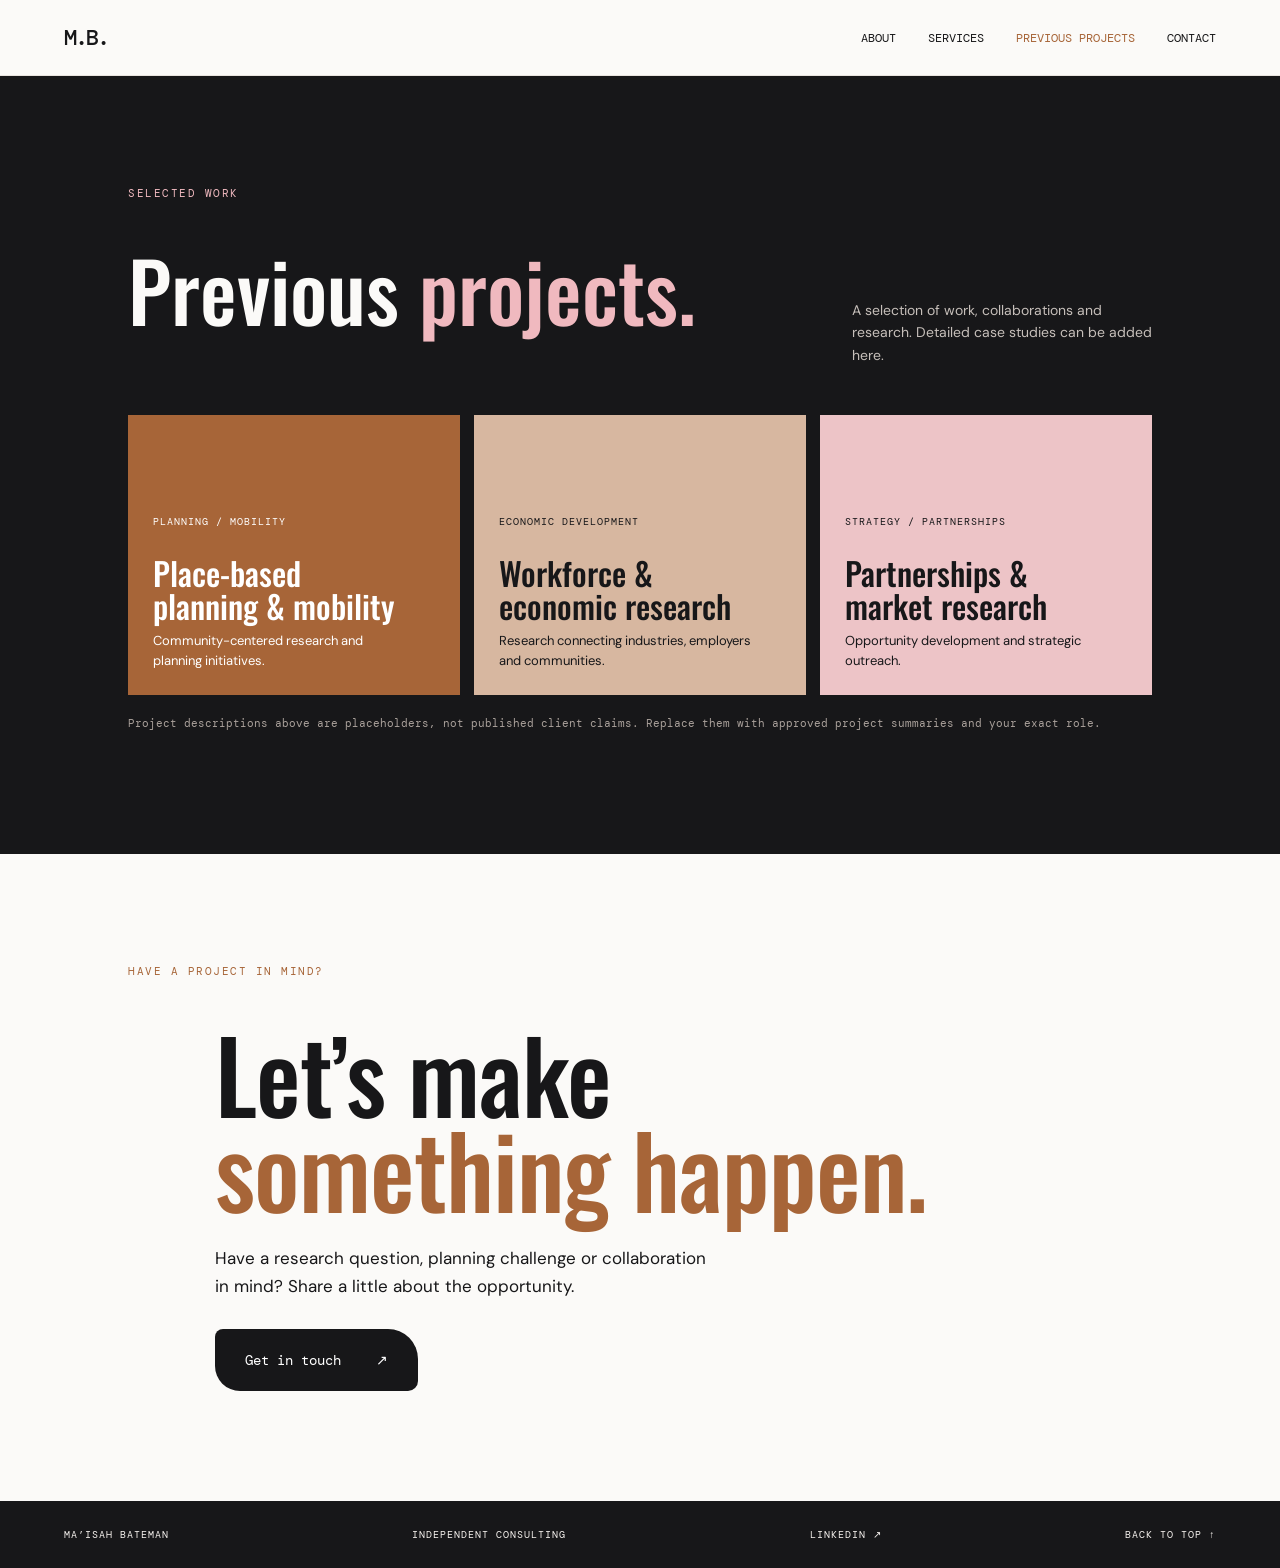
==== projects.html @ 7b4aceed "Add files via upload" ====
<!DOCTYPE html>
<html lang="en">
<head>
  <meta charset="UTF-8">
  <meta name="viewport" content="width=device-width, initial-scale=1.0">
  <meta name="description" content="Selected work and previous projects from Ma’isah Bateman, independent consultant in urban planning, economic development and GIS.">
  <title>Previous projects | Ma’isah Bateman</title>
  <link rel="preconnect" href="https://fonts.googleapis.com">
  <link rel="preconnect" href="https://fonts.gstatic.com" crossorigin>
  <link href="https://fonts.googleapis.com/css2?family=DM+Mono:wght@400;500&family=DM+Sans:wght@400;500;600;700&family=Oswald:wght@400;500;600&display=swap" rel="stylesheet">
  <link rel="stylesheet" href="style.css">
</head>
<body id="top">
  <header class="topbar">
    <a class="wordmark" href="index.html">M.B.</a>
    <button class="menu-toggle" aria-label="Toggle navigation" aria-expanded="false">MENU <span>＋</span></button>
    <nav class="nav-links" aria-label="Main navigation">
      <a href="index.html#about">About</a>
      <a href="index.html#services">Services</a>
      <a class="active" href="projects.html" aria-current="page">Previous projects</a>
      <a href="index.html#contact">Contact</a>
    </nav>
  </header>

  <main>
    <section class="projects section" id="projects">
      <p class="section-kicker">SELECTED WORK</p>
      <div class="projects-heading"><h2 class="section-title">Previous <em>projects.</em></h2><p>A selection of work, collaborations and research. Detailed case studies can be added here.</p></div>
      <div class="project-grid">
        <article class="project-card project-one"><span>PLANNING / MOBILITY</span><h3>Place-based<br>planning & mobility</h3><p>Community-centered research and planning initiatives.</p></article>
        <article class="project-card project-two"><span>ECONOMIC DEVELOPMENT</span><h3>Workforce &<br>economic research</h3><p>Research connecting industries, employers and communities.</p></article>
        <article class="project-card project-three"><span>STRATEGY / PARTNERSHIPS</span><h3>Partnerships &<br>market research</h3><p>Opportunity development and strategic outreach.</p></article>
      </div>
      <p class="edit-note">Project descriptions above are placeholders, not published client claims. Replace them with approved project summaries and your exact role.</p>
    </section>

    <section class="proposal section">
      <p class="section-kicker">HAVE A PROJECT IN MIND?</p>
      <div class="proposal-inner">
        <h2>Let’s make<br><em>something happen.</em></h2>
        <p>Have a research question, planning challenge or collaboration in mind? Share a little about the opportunity.</p>
        <a class="proposal-button" href="index.html#contact">Get in touch <span>↗</span></a>
      </div>
    </section>
  </main>

  <footer><a href="index.html">MA’ISAH BATEMAN</a><span>INDEPENDENT CONSULTING</span><a href="https://www.linkedin.com/in/maisahbateman" target="_blank" rel="noopener">LINKEDIN ↗</a><a href="#top">BACK TO TOP ↑</a></footer>
  <script src="script.js"></script>
</body>
</html>
---- style.css ----
*{box-sizing:border-box}html{scroll-behavior:smooth}body{margin:0;background:#fbfaf8;color:#171719;font-family:"DM Sans",sans-serif}a{color:inherit;text-decoration:none}.topbar{height:76px;padding:0 5vw;display:flex;align-items:center;justify-content:space-between;border-bottom:1px solid #e9e4df;background:#fbfaf8;position:sticky;top:0;z-index:10}.wordmark{font:500 22px "DM Mono",monospace;letter-spacing:-2px}.nav-links{display:flex;gap:32px;font:12px "DM Mono",monospace;text-transform:uppercase}.nav-links a:hover,footer a:hover{color:#a76538}.menu-toggle{display:none;background:none;border:0;font:12px "DM Mono",monospace}.hero{min-height:790px;padding:65px 7vw 0;position:relative;overflow:hidden;display:flex;flex-direction:column;justify-content:flex-start}.hero-art{position:relative;margin:50px -7vw 0;height:300px;pointer-events:none}.hero-art svg{display:block;width:100%;height:100%}.hero-copy{position:relative;z-index:1;text-align:center;margin:0 auto;width:min(850px,100%)}.eyebrow,.section-kicker,.scroll-cue{font:11px "DM Mono",monospace;letter-spacing:1.5px}.eyebrow{color:#a76538;margin:25px 0 14px}.hero h1{font:500 clamp(65px,12vw,150px)/.88 Oswald,sans-serif;letter-spacing:1px;margin:0;color:#f3bfc4}.hero h1 span{color:#f3bfc4}.hero-tagline{font:clamp(18px,2.5vw,26px) "DM Mono",monospace;margin:26px 0 12px}.hero-note{font-size:14px;line-height:1.6;max-width:470px;margin:0 auto;color:#57524e}.hero-links{position:relative;z-index:2;display:grid;grid-template-columns:1fr 1fr;gap:18px;max-width:660px;width:100%;margin:48px auto 0;align-items:center}.shape{background:#171719;color:white;display:flex;align-items:center;justify-content:center;text-align:center;font:16px "DM Mono",monospace;transition:transform .2s,background .2s;position:relative;min-height:125px}.shape:hover{transform:rotate(-2deg) scale(1.025);background:#a76538}.shape span{font-size:12px;margin-left:10px}.circle{width:165px;height:165px;border-radius:50%;justify-self:center;flex-direction:column;gap:7px}.circle span{margin:0}.pill{border-radius:42% 12% 35% 15% / 18% 35% 18% 40%;transform:rotate(-5deg)}.wide{border-radius:12% 8% 14% 9% / 18% 15% 22% 16%;min-height:145px;transform:rotate(-3deg);color:#f4c3c8}.circle-pink{background:#171719}.scroll-cue{text-align:center;margin-top:45px;color:#8b8179}.section{padding:110px 10vw}.section-kicker{color:#a76538;margin:0 0 48px}.intro{background:#f0eae4}.intro-grid,.contact-grid{display:grid;grid-template-columns:1fr 1fr;gap:8vw}.intro h2,.contact h2,.proposal h2{font:500 clamp(54px,8vw,100px)/.95 Oswald,sans-serif;margin:0;letter-spacing:-1px}.intro h2 em,.section-title em,.proposal h2 em,.contact h2 em{font-style:normal;color:#a76538}.intro-text{max-width:520px;font-size:16px;line-height:1.8}.large-copy{font:24px/1.35 "DM Sans",sans-serif;margin-top:0}.section-title{font:500 clamp(48px,7vw,82px)/1 Oswald,sans-serif;margin:0 0 50px}.service-list{border-top:1px solid #cfc5bb}.service-list article{display:grid;grid-template-columns:60px 1fr;gap:25px;align-items:start;padding:27px 0;border-bottom:1px solid #cfc5bb}.service-list article>span{font:12px "DM Mono",monospace;color:#a76538;padding-top:7px}.service-list h3{font:500 24px "DM Sans",sans-serif;margin:0 0 8px}.service-list p{font-size:14px;line-height:1.6;color:#69615b;margin:0;max-width:650px}.service-list b{font-weight:400;font-size:20px}.projects{background:#171719;color:#fbfaf8}.projects .section-kicker{color:#f0b9bf}.projects-heading{display:flex;justify-content:space-between;gap:30px;align-items:end}.projects-heading p{max-width:300px;color:#c6bfba;font-size:14px;line-height:1.6}.projects .section-title em{color:#f0b9bf}.project-grid{display:grid;grid-template-columns:repeat(3,1fr);gap:14px;margin-top:35px}.project-card{min-height:280px;padding:25px;display:flex;flex-direction:column;justify-content:flex-end;background:#a76538;color:white}.project-two{background:#d7b7a0;color:#171719}.project-three{background:#edc4c7;color:#171719}.project-card span{font:10px "DM Mono",monospace;letter-spacing:1px}.project-card h3{font:500 32px/1.05 Oswald,sans-serif;margin:28px 0 8px}.project-card p{font-size:13px;line-height:1.5;margin:0;max-width:260px}.projects .proposal{background:#f0eae4}.proposal-inner{max-width:850px;margin:auto}.proposal-inner>p{font-size:17px;line-height:1.7;max-width:500px;margin:28px 0}.proposal-button{display:inline-flex;gap:35px;align-items:center;padding:22px 30px;background:#171719;color:white;border-radius:8px 30px 10px 25px;font:14px "DM Mono",monospace}.proposal-button:hover{background:#a76538}.contact-grid form{display:flex;flex-direction:column;gap:10px}.contact label{font:11px "DM Mono",monospace;text-transform:uppercase;margin-top:12px;color:#76685e}.contact input,.contact textarea{width:100%;border:0;border-bottom:1px solid #bdb2a8;background:transparent;padding:13px 0;font:15px "DM Sans",sans-serif;outline:none;resize:vertical}.contact input:focus,.contact textarea:focus{border-color:#a76538}.contact form button{margin-top:18px;padding:18px;background:#171719;color:white;border:0;text-align:left;font:14px "DM Mono",monospace;cursor:pointer}.contact form button:hover{background:#a76538}.form-status{font:11px/1.5 "DM Mono",monospace;color:#a76538;min-height:18px;margin:6px 0 0}footer{padding:27px 5vw;background:#171719;color:#f7f3ef;display:flex;justify-content:space-between;gap:15px;font:10px "DM Mono",monospace;letter-spacing:1px}
@media(max-width:700px){.topbar{height:64px}.menu-toggle{display:block}.nav-links{display:none;position:absolute;top:64px;left:0;right:0;padding:22px 6vw;background:#fbfaf8;flex-direction:column;gap:20px;border-bottom:1px solid #e9e4df}.nav-links.open{display:flex}.hero{min-height:700px;padding:48px 6vw 0}.hero-art{margin:40px -6vw 0;height:200px}.eyebrow{font-size:9px}.hero h1{font-size:clamp(62px,16vw,105px)}.hero-note{font-size:12px;max-width:330px}.hero-links{gap:12px;margin-top:55px}.shape{font-size:12px;min-height:105px}.circle{width:125px;height:125px}.wide{min-height:120px}.section{padding:78px 7vw}.section-kicker{margin-bottom:35px}.intro-grid,.contact-grid{grid-template-columns:1fr;gap:35px}.intro h2,.contact h2,.proposal h2{font-size:65px}.projects-heading{display:block}.projects-heading p{margin-top:-25px}.project-grid{grid-template-columns:1fr}.project-card{min-height:220px}.service-list article{grid-template-columns:32px 1fr;gap:12px}.service-list h3{font-size:19px}.service-list p{font-size:13px}footer{flex-wrap:wrap;font-size:9px}}
.edit-note{font:11px/1.6 "DM Mono",monospace;color:#8a7770}.projects .edit-note{color:#aaa19b;margin-top:20px}
.nav-links a.active{color:#a76538}
.text-link{display:inline-block;margin:6px 0 14px;font:13px "DM Mono",monospace;border-bottom:1px solid #a76538;padding-bottom:3px}
.text-link:hover{color:#a76538}
.about-grid{display:grid;grid-template-columns:repeat(3,1fr);gap:48px;border-top:1px solid #cfc5bb;padding-top:36px}
.about-grid h3{font:12px "DM Mono",monospace;color:#a76538;letter-spacing:1px;text-transform:uppercase;margin:0 0 16px}
.about-grid ul{list-style:none;padding:0;margin:0}
.about-grid li{padding:12px 0;border-bottom:1px solid #e9e4df;font-size:15px;line-height:1.65;color:#4c4540}
.about-grid li strong{color:#171719;font-weight:600}
.about-details .edit-note{margin-top:28px}
@media(max-width:700px){.about-grid{grid-template-columns:1fr;gap:36px}}
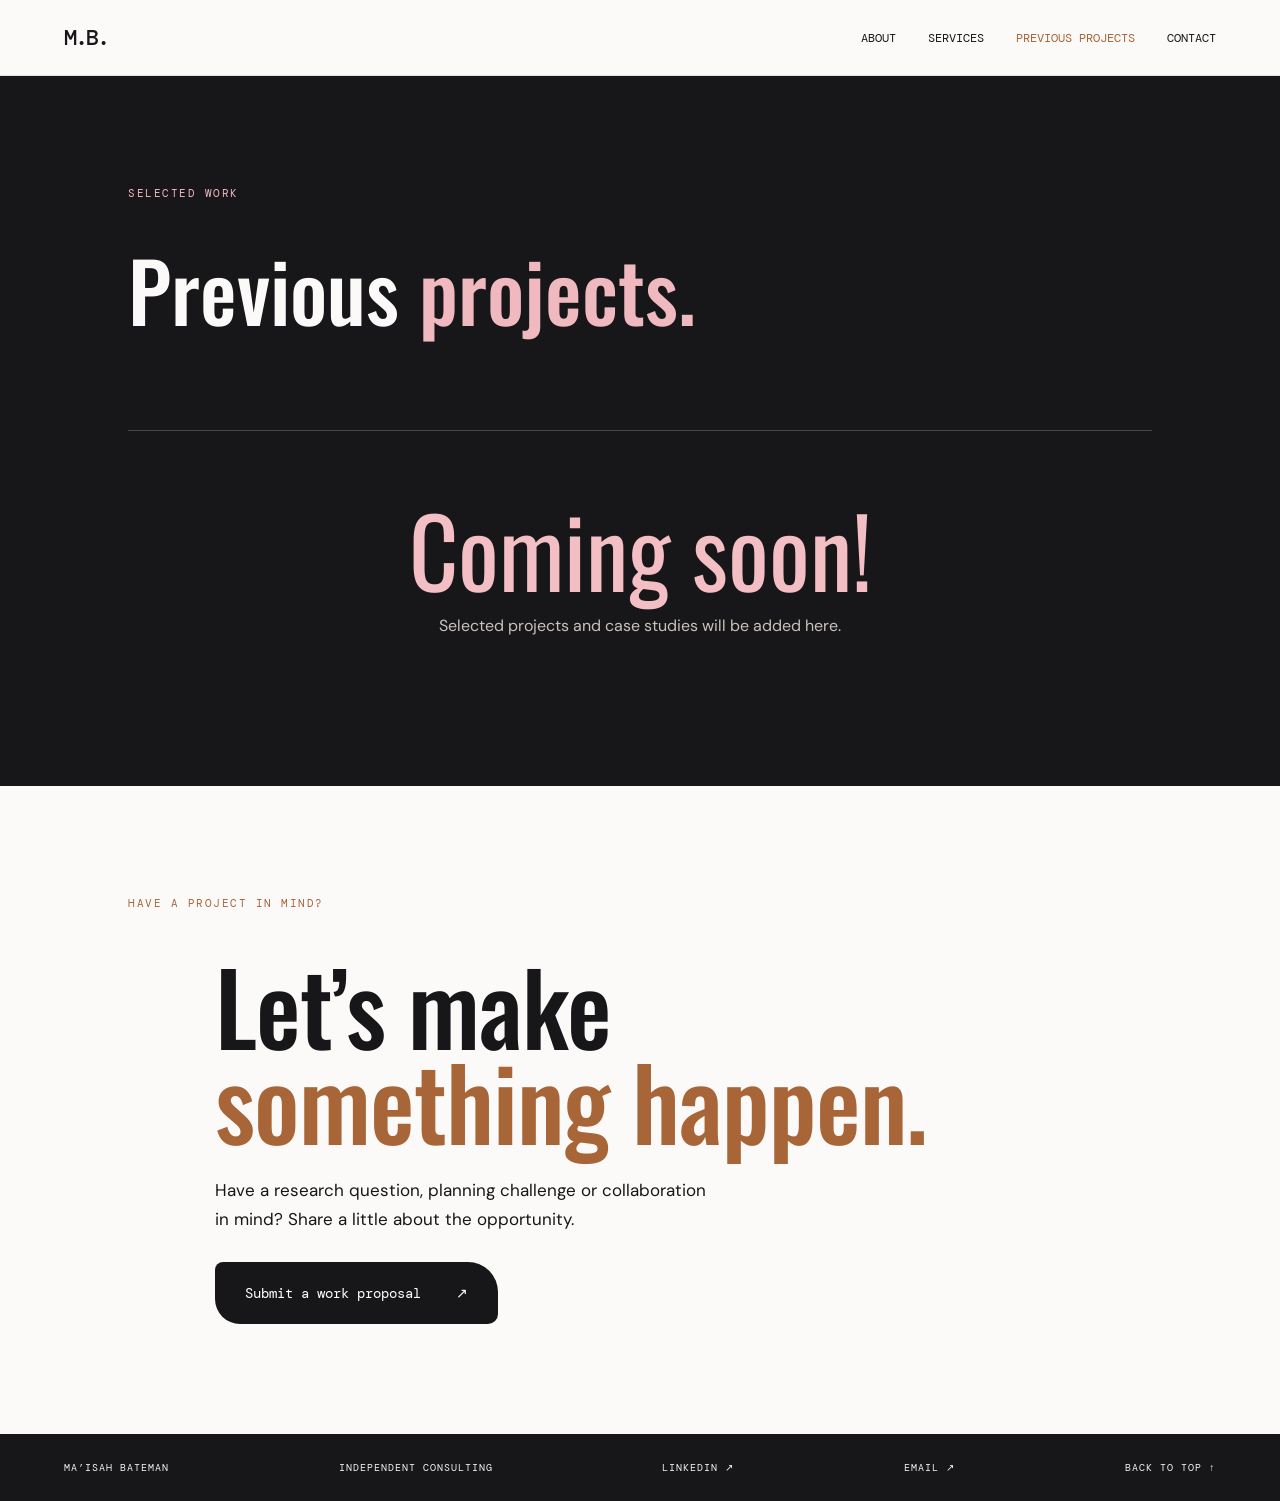
==== commit ec60e573: "Add files via upload" ====
--- a/projects.html
+++ b/projects.html
@@ -25,13 +25,8 @@
   <main>
     <section class="projects section" id="projects">
       <p class="section-kicker">SELECTED WORK</p>
-      <div class="projects-heading"><h2 class="section-title">Previous <em>projects.</em></h2><p>A selection of work, collaborations and research. Detailed case studies can be added here.</p></div>
-      <div class="project-grid">
-        <article class="project-card project-one"><span>PLANNING / MOBILITY</span><h3>Place-based<br>planning & mobility</h3><p>Community-centered research and planning initiatives.</p></article>
-        <article class="project-card project-two"><span>ECONOMIC DEVELOPMENT</span><h3>Workforce &<br>economic research</h3><p>Research connecting industries, employers and communities.</p></article>
-        <article class="project-card project-three"><span>STRATEGY / PARTNERSHIPS</span><h3>Partnerships &<br>market research</h3><p>Opportunity development and strategic outreach.</p></article>
-      </div>
-      <p class="edit-note">Project descriptions above are placeholders, not published client claims. Replace them with approved project summaries and your exact role.</p>
+      <div class="projects-heading"><h2 class="section-title">Previous <em>projects.</em></h2></div>
+      <div class="coming-soon"><p class="coming-soon-title">Coming soon!</p><p>Selected projects and case studies will be added here.</p></div>
     </section>
 
     <section class="proposal section">
@@ -39,12 +34,12 @@
       <div class="proposal-inner">
         <h2>Let’s make<br><em>something happen.</em></h2>
         <p>Have a research question, planning challenge or collaboration in mind? Share a little about the opportunity.</p>
-        <a class="proposal-button" href="index.html#contact">Get in touch <span>↗</span></a>
+        <a class="proposal-button" href="proposal.html">Submit a work proposal <span>↗</span></a>
       </div>
     </section>
   </main>
 
-  <footer><a href="index.html">MA’ISAH BATEMAN</a><span>INDEPENDENT CONSULTING</span><a href="https://www.linkedin.com/in/maisahbateman" target="_blank" rel="noopener">LINKEDIN ↗</a><a href="#top">BACK TO TOP ↑</a></footer>
+  <footer><a href="index.html">MA’ISAH BATEMAN</a><span>INDEPENDENT CONSULTING</span><a href="https://www.linkedin.com/in/maisahbateman" target="_blank" rel="noopener">LINKEDIN ↗</a><a href="mailto:projects@maisahbateman.com">EMAIL ↗</a><a href="#top">BACK TO TOP ↑</a></footer>
   <script src="script.js"></script>
 </body>
 </html>
--- a/style.css
+++ b/style.css
@@ -11,3 +11,18 @@
 .about-grid li strong{color:#171719;font-weight:600}
 .about-details .edit-note{margin-top:28px}
 @media(max-width:700px){.about-grid{grid-template-columns:1fr;gap:36px}}
+.hero-bg{position:absolute;left:0;right:0;top:40px;height:470px;opacity:.15;pointer-events:none;z-index:0;-webkit-mask-image:linear-gradient(to bottom,#000 65%,transparent 100%);mask-image:linear-gradient(to bottom,#000 65%,transparent 100%)}
+.hero-bg svg{display:block;width:100%;height:100%}
+.hero-art{margin-top:40px}
+.bio-links{display:flex;flex-wrap:wrap;gap:6px 28px;margin:6px 0 14px}
+.bio-links .text-link{margin:0}
+.proposal-intro{font-size:16px;line-height:1.7;color:#57524e;max-width:420px;margin:26px 0 0}
+.contact select{width:100%;border:0;border-bottom:1px solid #bdb2a8;background:transparent;padding:13px 0;font:15px "DM Sans",sans-serif;outline:none;color:#171719;border-radius:0}
+.contact select:focus{border-color:#a76538}
+.hp-field{position:absolute;left:-9999px;width:1px;height:1px;opacity:0}
+.proposal-page{min-height:70vh}
+.contact form button:disabled{opacity:.6;cursor:default}
+@media(max-width:700px){.hero-bg{top:30px;height:380px}}
+.coming-soon{margin-top:50px;padding:70px 0 40px;border-top:1px solid #4a4540;text-align:center}
+.coming-soon-title{font:400 clamp(44px,8vw,96px)/1 "Oswald","DM Sans",sans-serif;color:#f3bfc4;margin:0 0 18px}
+.coming-soon p:last-child{font-size:16px;color:#c9c2bb;margin:0}
